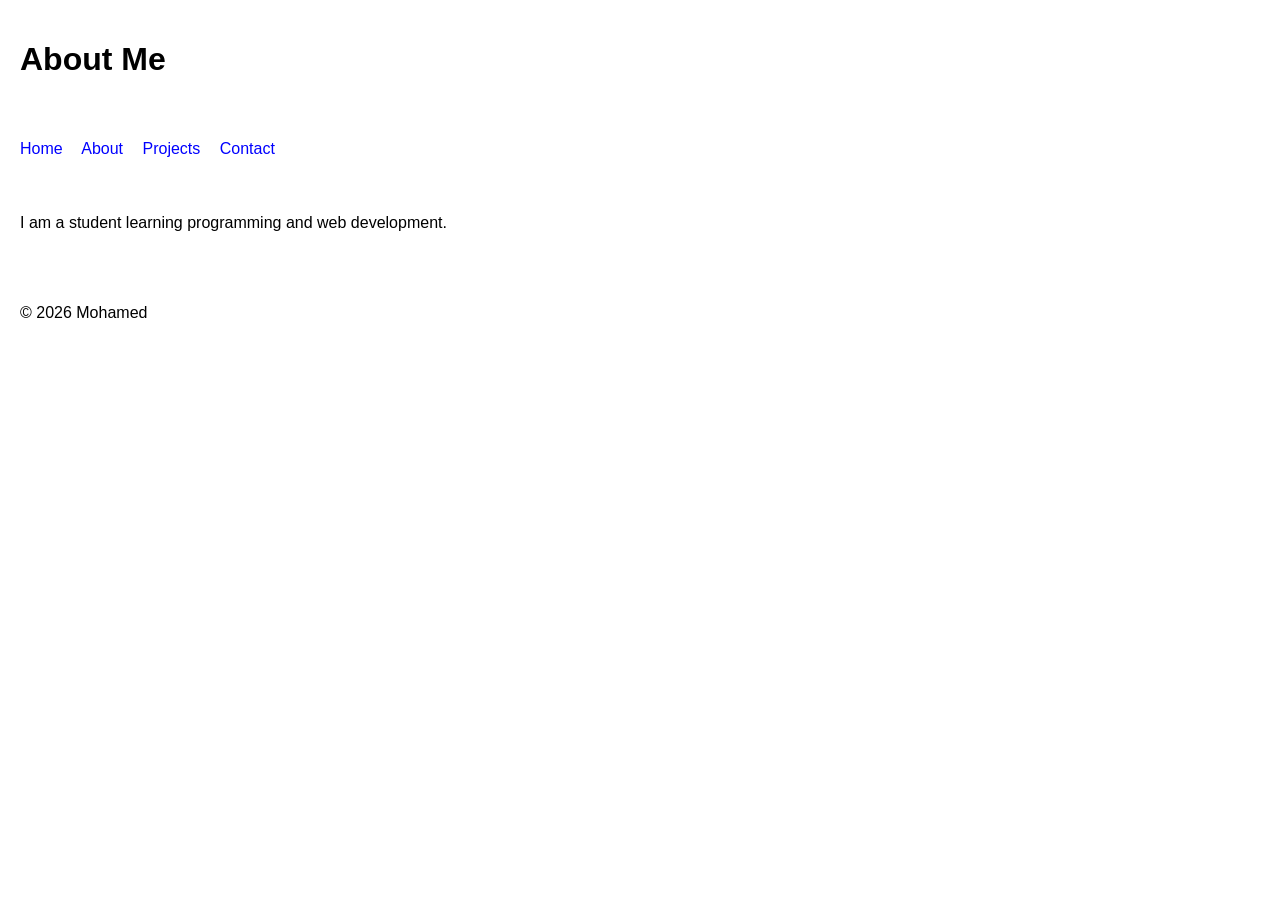
==== about.html @ 788a1557 "Add files via upload" ====
<!DOCTYPE html>
<html lang="en">
<head>
    <meta charset="UTF-8">
    <meta name="viewport" content="width=device-width, initial-scale=1.0">
    <title>About Me</title>
    <link rel="stylesheet" href="styles.css">
</head>
<body>

<header>
    <h1>About Me</h1>
</header>

<nav>
    <a href="index.html">Home</a>
    <a href="about.html">About</a>
    <a href="data.html">Projects</a>
    <a href="contact.html">Contact</a>
</nav>

<main>
    <p>I am a student learning programming and web development.</p>
</main>

<footer>
    <p>© 2026 Mohamed</p>
</footer>

</body>
</html>
---- styles.css ----
body {
    font-family: Arial;
    margin: 0;
    padding: 0;
}

header, nav, main, footer {
    padding: 20px;
}

nav a {
    margin-right: 15px;
    text-decoration: none;
    color: blue;
}

section {
    margin-bottom: 20px;
}

.skip-link {
    position: absolute;
    left: -999px;
}

.skip-link:focus {
    left: 10px;
}
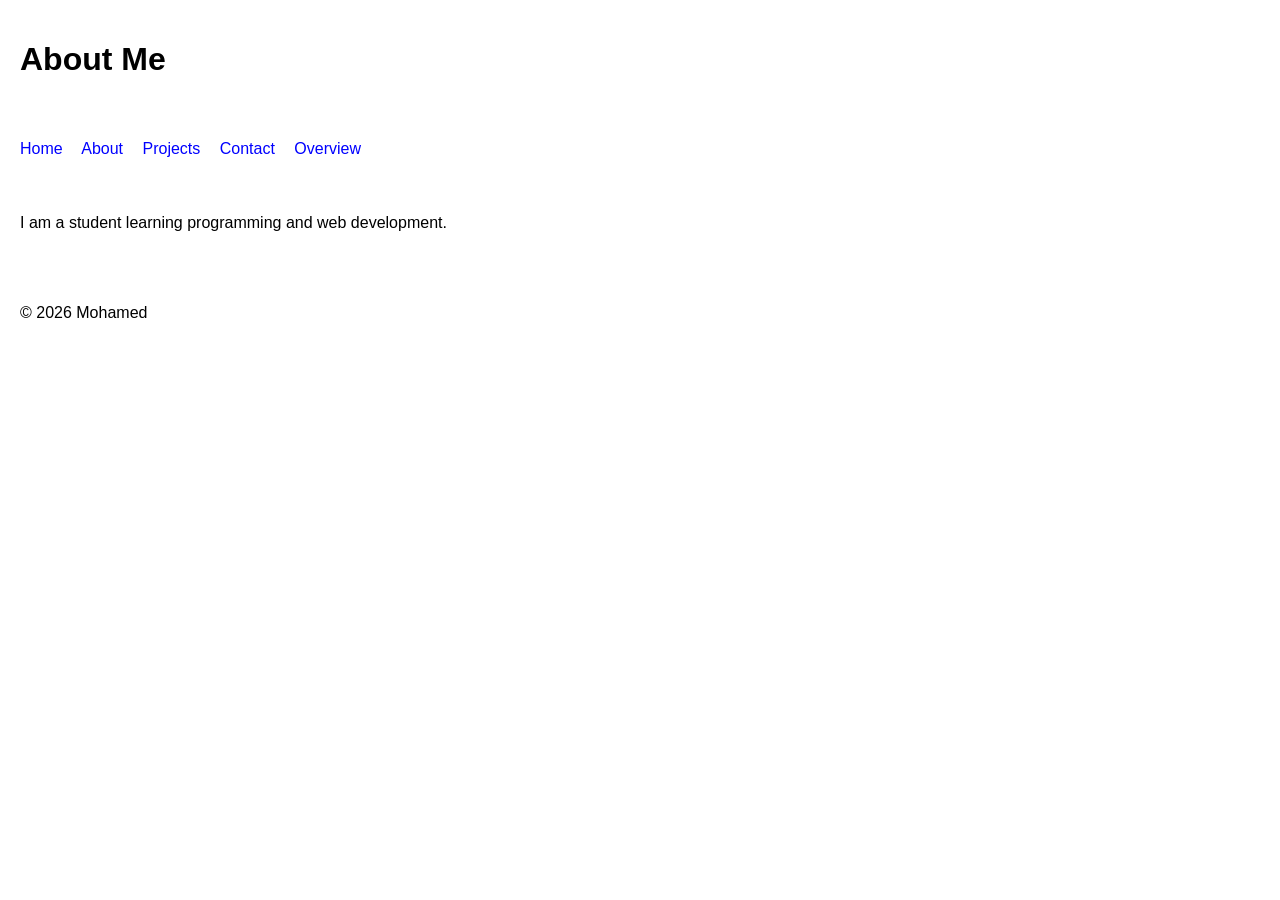
==== commit 03685e8d: "Update about.html" ====
--- a/about.html
+++ b/about.html
@@ -17,6 +17,7 @@
     <a href="about.html">About</a>
     <a href="data.html">Projects</a>
     <a href="contact.html">Contact</a>
+    <a href="overview.html">Overview</a>
 </nav>
 
 <main>
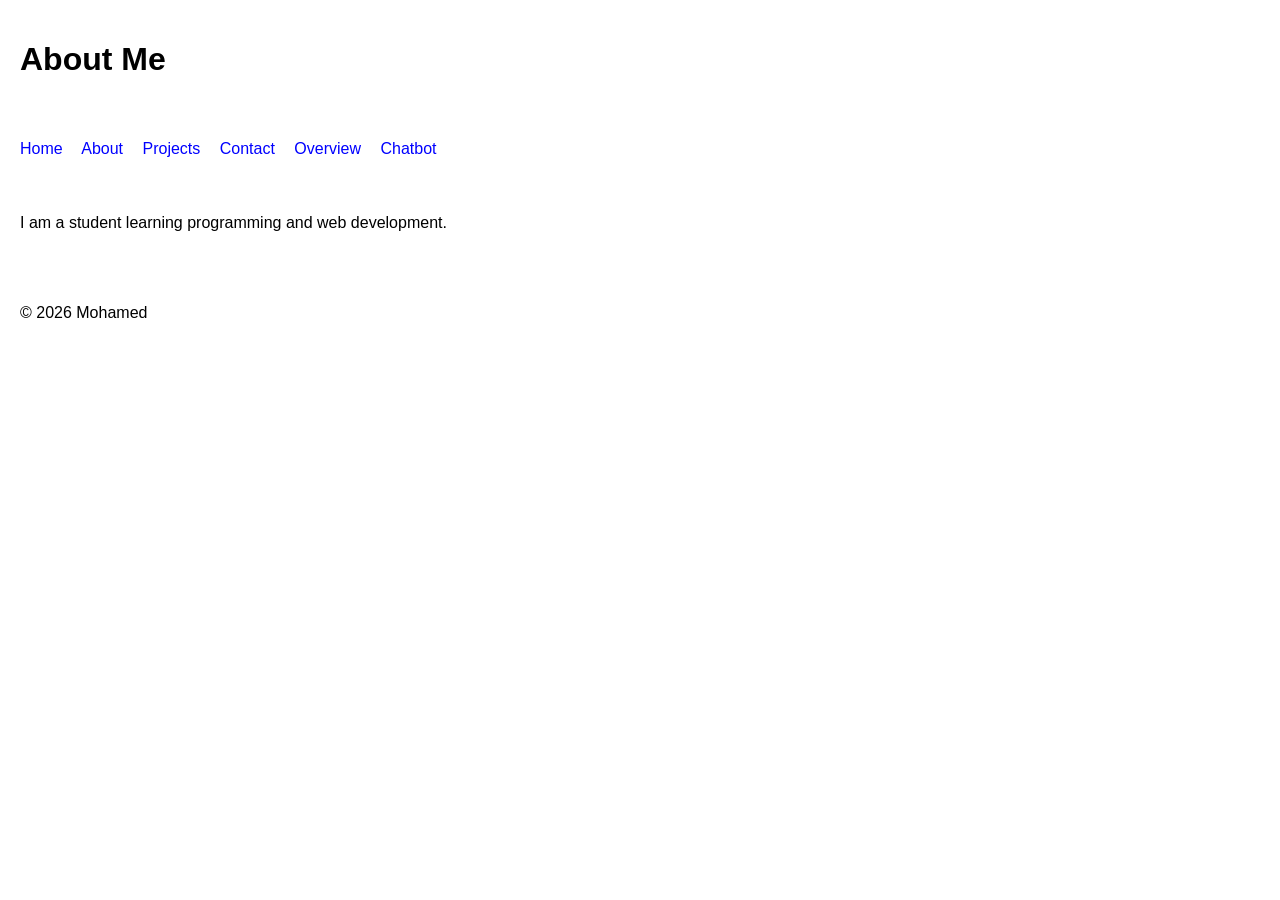
==== commit f9694993: "Update about.html" ====
--- a/about.html
+++ b/about.html
@@ -18,6 +18,7 @@
     <a href="data.html">Projects</a>
     <a href="contact.html">Contact</a>
     <a href="overview.html">Overview</a>
+    <a href="chatbot.html">Chatbot</a>
 </nav>
 
 <main>
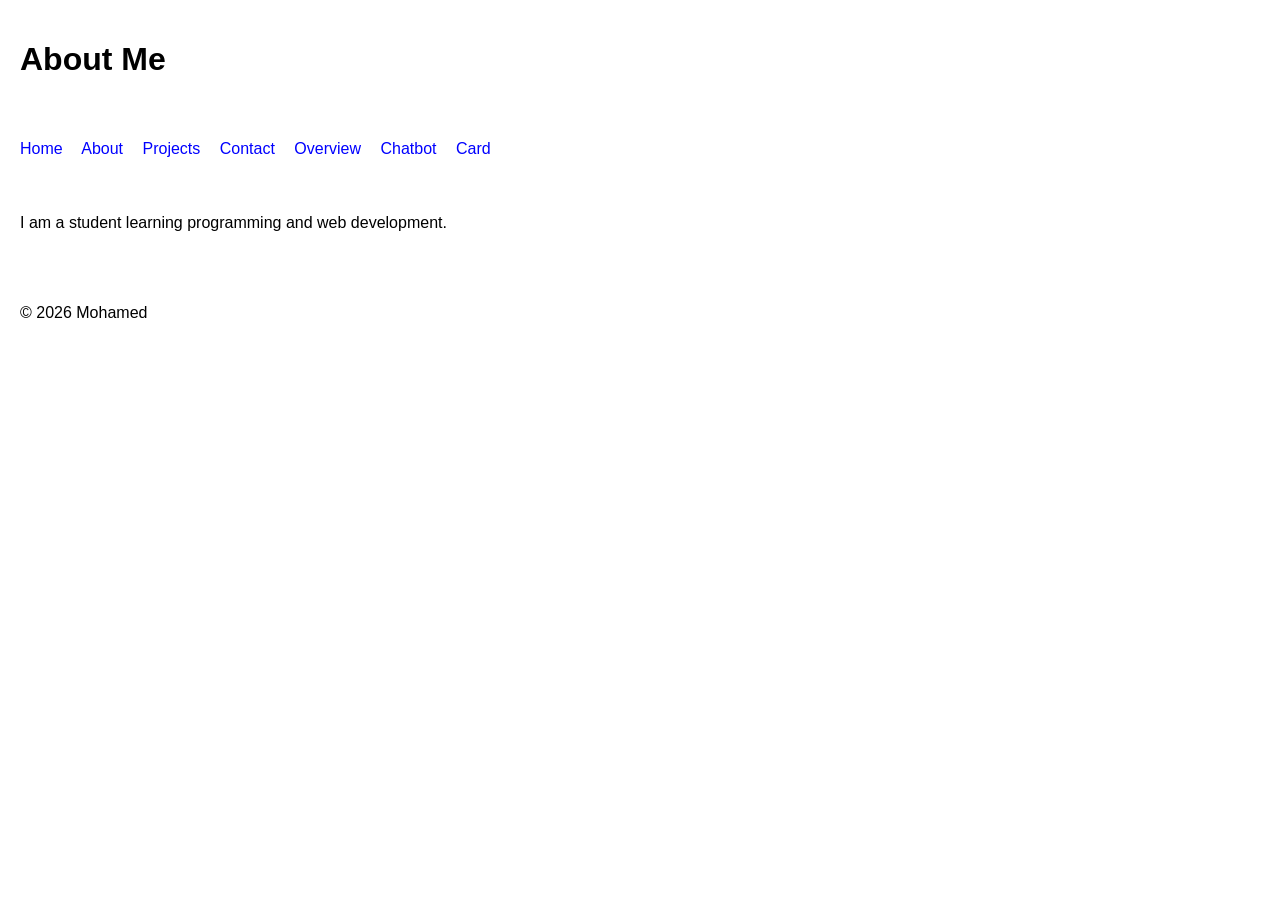
==== commit 250522fd: "Update about.html" ====
--- a/about.html
+++ b/about.html
@@ -19,6 +19,7 @@
     <a href="contact.html">Contact</a>
     <a href="overview.html">Overview</a>
     <a href="chatbot.html">Chatbot</a>
+    <a href="card.html">Card</a>
 </nav>
 
 <main>
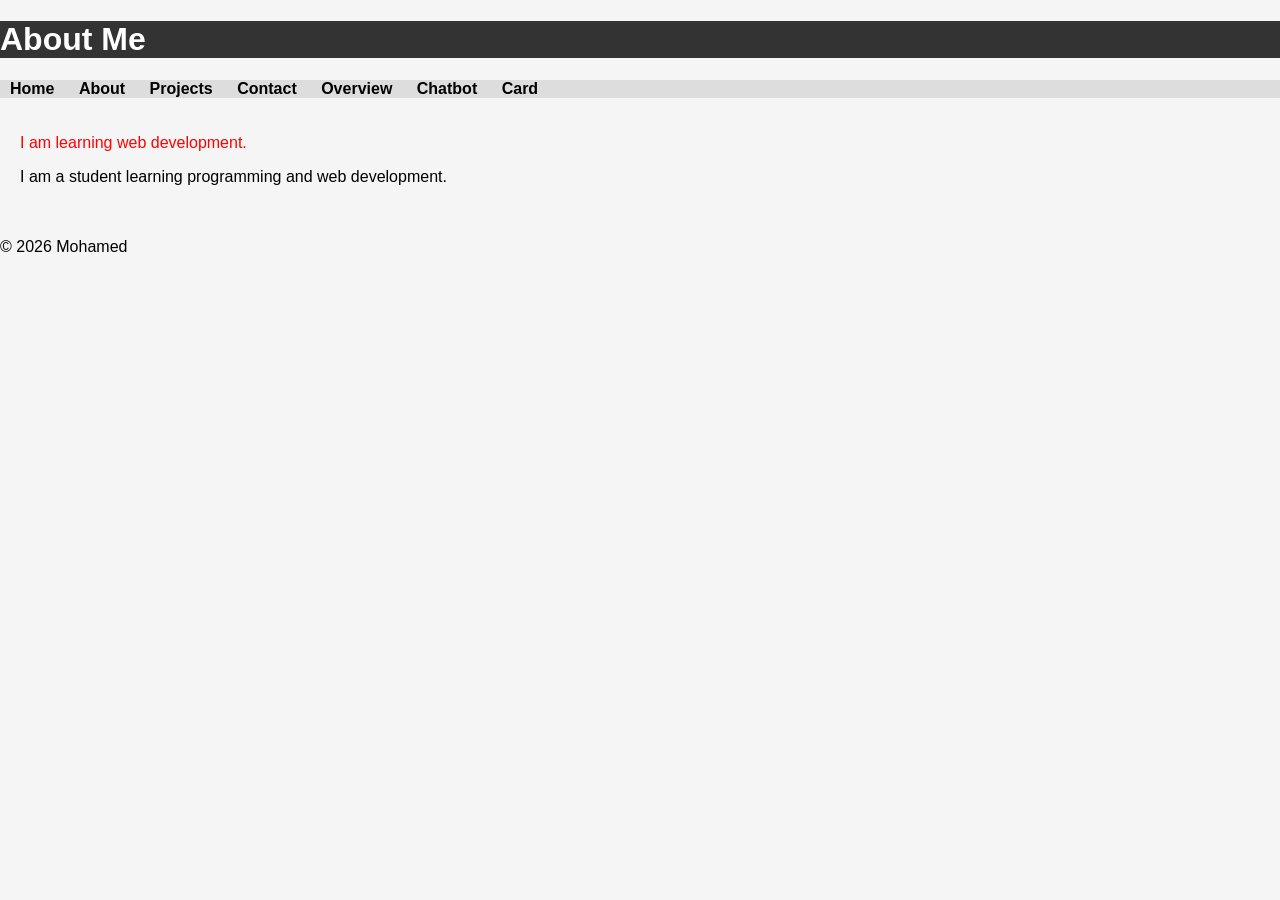
==== commit fb5cd285: "Update about.html" ====
--- a/about.html
+++ b/about.html
@@ -23,6 +23,7 @@
 </nav>
 
 <main>
+    <p style="color:red;">I am learning web development.</p>
     <p>I am a student learning programming and web development.</p>
 </main>
 
--- a/styles.css
+++ b/styles.css
@@ -1,28 +1,48 @@
 body {
-    font-family: Arial;
+    font-family: Arial, sans-serif;
     margin: 0;
-    padding: 0;
+    background-color: #f5f5f5;
 }
 
-header, nav, main, footer {
-    padding: 20px;
+header {
+    background: #333;
+    color: white;
+}
+
+nav {
+    background: #ddd;
 }
 
 nav a {
-    margin-right: 15px;
+    margin: 10px;
     text-decoration: none;
+    color: black;
+    font-weight: bold;
+}
+
+nav a:hover {
     color: blue;
+}
+
+main {
+    padding: 20px;
 }
 
 section {
     margin-bottom: 20px;
 }
 
-.skip-link {
-    position: absolute;
-    left: -999px;
+table {
+    border-collapse: collapse;
+    width: 100%;
 }
 
-.skip-link:focus {
-    left: 10px;
+th, td {
+    border: 1px solid black;
+    padding: 8px;
 }
+
+form input, textarea {
+    width: 100%;
+    margin-bottom: 10px;
+}
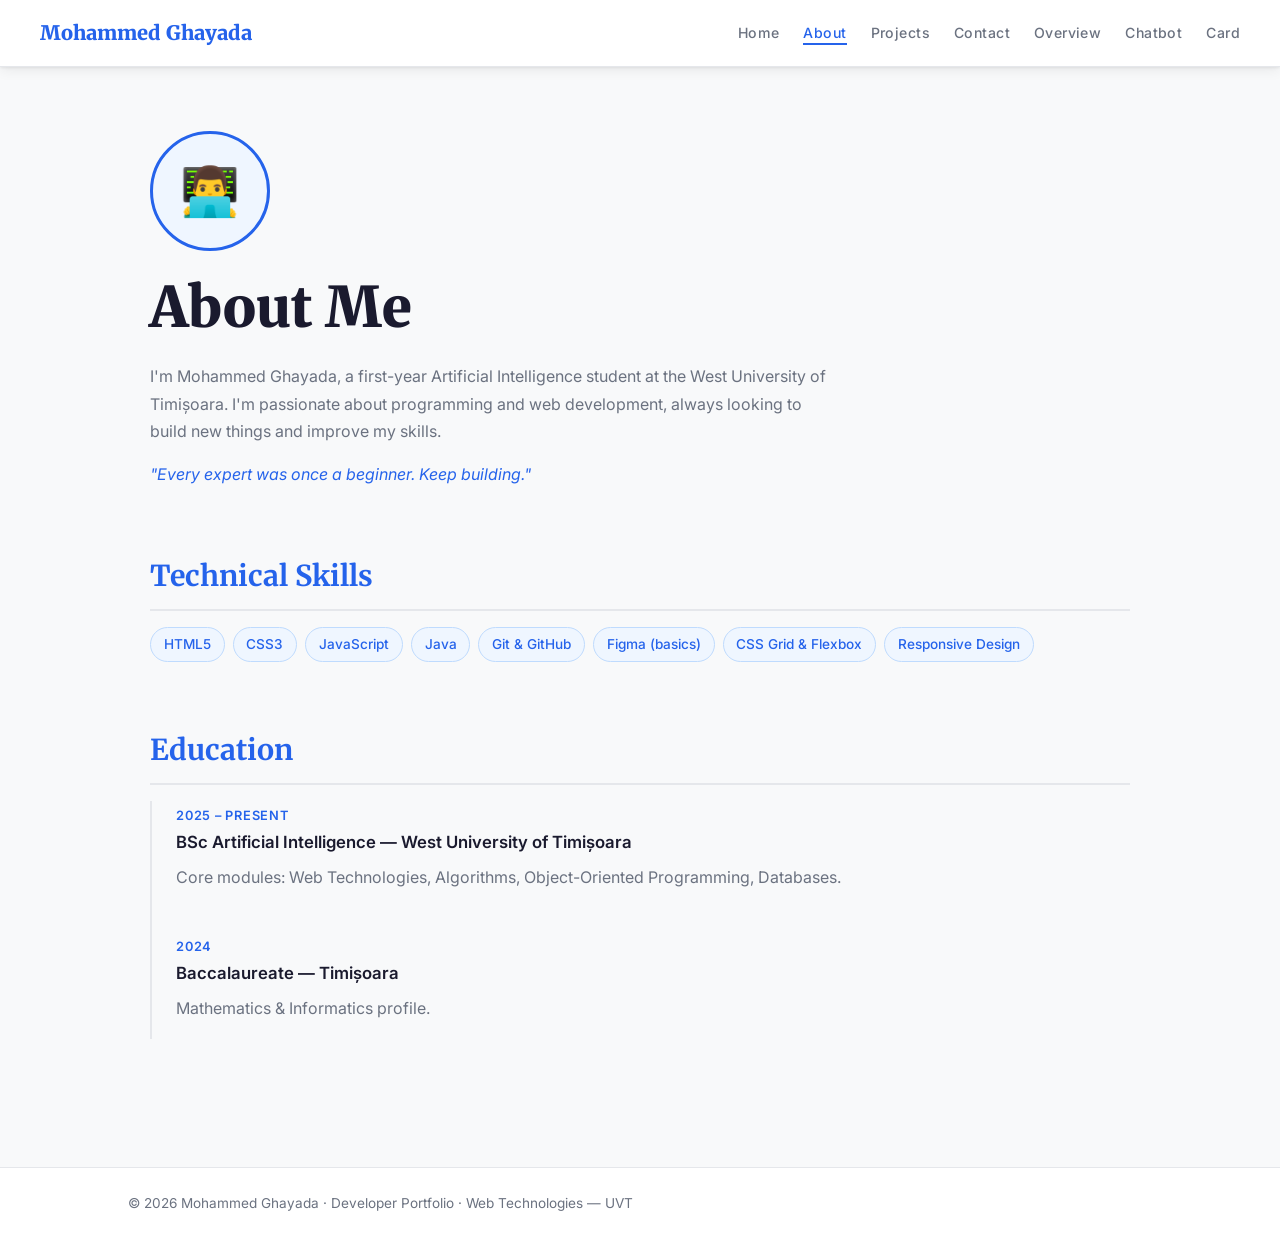
==== commit 7715d2ea: "Add files via upload" ====
--- a/about.html
+++ b/about.html
@@ -1,35 +1,121 @@
-<!DOCTYPE html>
+<!doctype html>
 <html lang="en">
 <head>
-    <meta charset="UTF-8">
-    <meta name="viewport" content="width=device-width, initial-scale=1.0">
-    <title>About Me</title>
-    <link rel="stylesheet" href="styles.css">
+  <meta charset="UTF-8" />
+  <meta name="viewport" content="width=device-width, initial-scale=1.0" />
+  <title>About — Mohammed Ghayada</title>
+  <link rel="stylesheet" href="styles.css" />
+  <!-- Internal CSS (HW2: demonstrate internal CSS placement) -->
+  <style>
+    .about-avatar {
+      width: 120px;
+      height: 120px;
+      border-radius: 50%;
+      background: #eff6ff;
+      border: 3px solid var(--color-accent);
+      display: flex;
+      align-items: center;
+      justify-content: center;
+      font-size: 3rem;
+      margin-bottom: 1.5rem;
+    }
+    .skills-list {
+      display: flex;
+      flex-wrap: wrap;
+      gap: 0.5rem;
+      list-style: none;
+      margin-top: 0.75rem;
+    }
+    .skills-list li {
+      background: #eff6ff;
+      border: 1px solid #bfdbfe;
+      color: var(--color-accent);
+      font-size: 0.85rem;
+      font-weight: 500;
+      padding: 0.3rem 0.8rem;
+      border-radius: 20px;
+    }
+    .timeline {
+      border-left: 2px solid var(--color-border);
+      padding-left: 1.5rem;
+      margin-top: 1rem;
+      display: flex;
+      flex-direction: column;
+      gap: 1.5rem;
+    }
+    .timeline-item .year {
+      font-size: 0.8rem;
+      color: var(--color-accent);
+      font-weight: 600;
+      text-transform: uppercase;
+      letter-spacing: 0.06em;
+    }
+  </style>
 </head>
 <body>
 
-<header>
-    <h1>About Me</h1>
-</header>
+  <a href="#main-content" class="skip-link">Skip to main content</a>
 
-<nav>
-    <a href="index.html">Home</a>
-    <a href="about.html">About</a>
-    <a href="data.html">Projects</a>
-    <a href="contact.html">Contact</a>
-    <a href="overview.html">Overview</a>
-    <a href="chatbot.html">Chatbot</a>
-    <a href="card.html">Card</a>
-</nav>
+  <header>
+    <a href="index.html" class="site-title">Mohammed Ghayada</a>
+    <nav aria-label="Main navigation">
+      <ul>
+        <li><a href="index.html">Home</a></li>
+        <li><a href="about.html" aria-current="page">About</a></li>
+        <li><a href="data.html">Projects</a></li>
+        <li><a href="contact.html">Contact</a></li>
+        <li><a href="overview.html">Overview</a></li>
+        <li><a href="chatbot.html">Chatbot</a></li>
+        <li><a href="card.html">Card</a></li>
+      </ul>
+    </nav>
+  </header>
 
-<main>
-    <p style="color:red;">I am learning web development.</p>
-    <p>I am a student learning programming and web development.</p>
-</main>
+  <main id="main-content">
 
-<footer>
-    <p>© 2026 Mohamed</p>
-</footer>
+    <section aria-labelledby="about-heading">
+      <div class="about-avatar" aria-hidden="true">👨‍💻</div>
+      <h1 id="about-heading">About Me</h1>
+      <p>I'm Mohammed Ghayada, a first-year Artificial Intelligence student at the West University of Timișoara. I'm passionate about programming and web development, always looking to build new things and improve my skills.</p>
+      <!-- Inline CSS demo (HW2 requirement) -->
+      <p style="font-style: italic; color: var(--color-accent);">"Every expert was once a beginner. Keep building."</p>
+    </section>
+
+    <section aria-labelledby="skills-heading">
+      <h2 id="skills-heading">Technical Skills</h2>
+      <ul class="skills-list">
+        <li>HTML5</li>
+        <li>CSS3</li>
+        <li>JavaScript</li>
+        <li>Java</li>
+        <li>Git &amp; GitHub</li>
+        <li>Figma (basics)</li>
+        <li>CSS Grid &amp; Flexbox</li>
+        <li>Responsive Design</li>
+      </ul>
+    </section>
+
+    <section aria-labelledby="edu-heading">
+      <h2 id="edu-heading">Education</h2>
+      <div class="timeline">
+        <div class="timeline-item">
+          <span class="year">2025 – Present</span>
+          <h3>BSc Artificial Intelligence — West University of Timișoara</h3>
+          <p>Core modules: Web Technologies, Algorithms, Object-Oriented Programming, Databases.</p>
+        </div>
+        <div class="timeline-item">
+          <span class="year">2024</span>
+          <h3>Baccalaureate — Timișoara</h3>
+          <p>Mathematics &amp; Informatics profile.</p>
+        </div>
+      </div>
+    </section>
+
+  </main>
+
+  <footer>
+    <p>© 2026 Mohammed Ghayada · Developer Portfolio · Web Technologies — UVT</p>
+  </footer>
 
 </body>
 </html>
--- a/styles.css
+++ b/styles.css
@@ -1,48 +1,370 @@
+/* ================================
+   styles.css — External Stylesheet
+   Mohammed Ghayada Portfolio 2026
+   ================================ */
+
+@import url('https://fonts.googleapis.com/css2?family=Inter:wght@300;400;500;600;700&family=Merriweather:wght@700;900&display=swap');
+
+/* === CSS CUSTOM PROPERTIES === */
+:root {
+  --color-bg: #f8f9fa;
+  --color-surface: #ffffff;
+  --color-surface-2: #f1f3f5;
+  --color-accent: #2563eb;
+  --color-accent-dark: #1d4ed8;
+  --color-text: #1a1a2e;
+  --color-text-muted: #6b7280;
+  --color-border: #e5e7eb;
+  --color-success: #16a34a;
+
+  --font-display: 'Merriweather', Georgia, serif;
+  --font-body: 'Inter', sans-serif;
+
+  --space-xs: 0.5rem;
+  --space-sm: 1rem;
+  --space-md: 1.5rem;
+  --space-lg: 2.5rem;
+  --space-xl: 4rem;
+
+  --radius: 6px;
+  --transition: 0.2s ease;
+  --shadow: 0 1px 3px rgba(0,0,0,0.08), 0 4px 12px rgba(0,0,0,0.06);
+}
+
+/* === RESET === */
+*, *::before, *::after {
+  box-sizing: border-box;
+  margin: 0;
+  padding: 0;
+}
+
+html { scroll-behavior: smooth; }
+
 body {
-    font-family: Arial, sans-serif;
-    margin: 0;
-    background-color: #f5f5f5;
-}
-
+  background: var(--color-bg);
+  color: var(--color-text);
+  font-family: var(--font-body);
+  font-size: 1rem;
+  line-height: 1.7;
+  font-weight: 400;
+}
+
+/* === SKIP LINK === */
+.skip-link {
+  position: absolute;
+  top: -100px;
+  left: var(--space-sm);
+  background: var(--color-accent);
+  color: #fff;
+  padding: var(--space-xs) var(--space-sm);
+  font-weight: 600;
+  border-radius: var(--radius);
+  z-index: 1000;
+  transition: top 0.2s;
+}
+.skip-link:focus { top: var(--space-sm); }
+
+/* === HEADER === */
 header {
-    background: #333;
-    color: white;
-}
-
-nav {
-    background: #ddd;
+  background: var(--color-surface);
+  border-bottom: 1px solid var(--color-border);
+  padding: var(--space-sm) var(--space-lg);
+  display: flex;
+  align-items: center;
+  justify-content: space-between;
+  position: sticky;
+  top: 0;
+  z-index: 100;
+  box-shadow: var(--shadow);
+}
+
+.site-title {
+  font-family: var(--font-display);
+  font-size: 1.25rem;
+  font-weight: 900;
+  color: var(--color-accent);
+  text-decoration: none;
+}
+
+/* === NAV === */
+nav ul {
+  list-style: none;
+  display: flex;
+  gap: var(--space-md);
+  flex-wrap: wrap;
 }
 
 nav a {
-    margin: 10px;
-    text-decoration: none;
-    color: black;
-    font-weight: bold;
-}
-
-nav a:hover {
-    color: blue;
-}
-
+  color: var(--color-text-muted);
+  text-decoration: none;
+  font-size: 0.88rem;
+  font-weight: 500;
+  letter-spacing: 0.03em;
+  padding-bottom: 2px;
+  border-bottom: 2px solid transparent;
+  transition: color var(--transition), border-color var(--transition);
+}
+
+nav a:hover,
+nav a:focus,
+nav a[aria-current="page"] {
+  color: var(--color-accent);
+  border-bottom-color: var(--color-accent);
+  outline-offset: 4px;
+}
+
+/* === MAIN === */
 main {
-    padding: 20px;
-}
-
-section {
-    margin-bottom: 20px;
-}
-
+  max-width: 1060px;
+  margin: 0 auto;
+  padding: var(--space-xl) var(--space-lg);
+}
+
+/* === HEADINGS === */
+h1 {
+  font-family: var(--font-display);
+  font-size: clamp(2rem, 5vw, 3.5rem);
+  font-weight: 900;
+  line-height: 1.15;
+  color: var(--color-text);
+  margin-bottom: var(--space-md);
+}
+
+h2 {
+  font-family: var(--font-display);
+  font-size: clamp(1.3rem, 2.5vw, 1.8rem);
+  font-weight: 700;
+  color: var(--color-accent);
+  margin-bottom: var(--space-sm);
+  margin-top: var(--space-xl);
+  padding-bottom: var(--space-xs);
+  border-bottom: 2px solid var(--color-border);
+}
+
+h3 {
+  font-size: 1.05rem;
+  font-weight: 600;
+  color: var(--color-text);
+  margin-bottom: var(--space-xs);
+}
+
+p {
+  color: var(--color-text-muted);
+  margin-bottom: var(--space-sm);
+  max-width: 680px;
+}
+
+a {
+  color: var(--color-accent);
+  transition: color var(--transition);
+}
+a:hover { color: var(--color-accent-dark); }
+
+section { margin-bottom: var(--space-xl); }
+
+/* === HERO === */
+.hero {
+  padding: var(--space-lg) 0;
+  border-bottom: 1px solid var(--color-border);
+  margin-bottom: var(--space-xl);
+}
+
+.hero-sub {
+  font-size: 0.9rem;
+  font-weight: 600;
+  color: var(--color-accent);
+  letter-spacing: 0.1em;
+  text-transform: uppercase;
+  margin-bottom: var(--space-sm);
+}
+
+/* === CARDS === */
+.cards-grid {
+  display: grid;
+  grid-template-columns: repeat(auto-fill, minmax(220px, 1fr));
+  gap: var(--space-md);
+  margin-top: var(--space-md);
+}
+
+.card {
+  background: var(--color-surface);
+  border: 1px solid var(--color-border);
+  border-radius: var(--radius);
+  padding: var(--space-md);
+  box-shadow: var(--shadow);
+  transition: border-color var(--transition), transform var(--transition);
+}
+
+.card:hover {
+  border-color: var(--color-accent);
+  transform: translateY(-3px);
+}
+
+.card:nth-child(1) { border-top: 3px solid var(--color-accent); }
+.card:nth-child(3) { border-top: 3px solid var(--color-success); }
+
+.card.featured {
+  border-top: 3px solid var(--color-accent);
+  background: #eff6ff;
+  grid-column: span 2;
+}
+
+.card-tag {
+  font-size: 0.72rem;
+  font-weight: 700;
+  letter-spacing: 0.1em;
+  text-transform: uppercase;
+  color: var(--color-accent);
+  margin-bottom: var(--space-xs);
+}
+
+/* === TABLE === */
 table {
-    border-collapse: collapse;
-    width: 100%;
-}
-
-th, td {
-    border: 1px solid black;
-    padding: 8px;
-}
-
-form input, textarea {
-    width: 100%;
-    margin-bottom: 10px;
-}
+  width: 100%;
+  border-collapse: collapse;
+  margin-top: var(--space-md);
+  background: var(--color-surface);
+  border-radius: var(--radius);
+  overflow: hidden;
+  box-shadow: var(--shadow);
+  font-size: 0.95rem;
+}
+
+caption {
+  font-family: var(--font-display);
+  font-size: 1rem;
+  font-weight: 700;
+  color: var(--color-accent);
+  text-align: left;
+  padding: var(--space-sm) var(--space-sm) var(--space-xs);
+}
+
+th {
+  background: var(--color-surface-2);
+  color: var(--color-text);
+  font-size: 0.8rem;
+  font-weight: 600;
+  letter-spacing: 0.06em;
+  text-transform: uppercase;
+  padding: var(--space-sm) var(--space-md);
+  text-align: left;
+  border-bottom: 2px solid var(--color-border);
+}
+
+td {
+  padding: var(--space-sm) var(--space-md);
+  border-bottom: 1px solid var(--color-border);
+  color: var(--color-text-muted);
+  vertical-align: middle;
+}
+
+tr:last-child td { border-bottom: none; }
+tbody tr:nth-child(even) { background: var(--color-surface-2); }
+tbody tr:hover { background: #eff6ff; }
+
+/* === FORMS === */
+.form-wrapper { max-width: 600px; }
+
+form fieldset {
+  border: 1px solid var(--color-border);
+  border-radius: var(--radius);
+  padding: var(--space-md);
+  margin-bottom: var(--space-md);
+  background: var(--color-surface);
+}
+
+form legend {
+  font-family: var(--font-display);
+  font-size: 0.9rem;
+  font-weight: 700;
+  color: var(--color-accent);
+  padding: 0 var(--space-xs);
+}
+
+.form-group {
+  display: flex;
+  flex-direction: column;
+  gap: 5px;
+  margin-bottom: var(--space-sm);
+}
+
+label {
+  font-size: 0.85rem;
+  font-weight: 500;
+  color: var(--color-text);
+  letter-spacing: 0.03em;
+}
+
+input[type="text"],
+input[type="email"],
+input[type="tel"],
+select,
+textarea {
+  background: var(--color-surface-2);
+  border: 1px solid var(--color-border);
+  color: var(--color-text);
+  font-family: var(--font-body);
+  font-size: 1rem;
+  padding: 0.6rem var(--space-sm);
+  border-radius: var(--radius);
+  width: 100%;
+  transition: border-color var(--transition), box-shadow var(--transition);
+}
+
+input:focus, select:focus, textarea:focus {
+  outline: none;
+  border-color: var(--color-accent);
+  box-shadow: 0 0 0 3px rgba(37, 99, 235, 0.15);
+}
+
+textarea { resize: vertical; min-height: 120px; }
+
+button[type="submit"], .btn {
+  background: var(--color-accent);
+  color: #fff;
+  border: none;
+  padding: 0.75rem var(--space-lg);
+  font-family: var(--font-body);
+  font-size: 0.9rem;
+  font-weight: 600;
+  letter-spacing: 0.05em;
+  cursor: pointer;
+  border-radius: var(--radius);
+  transition: background var(--transition), transform var(--transition);
+}
+
+button[type="submit"]:hover, .btn:hover {
+  background: var(--color-accent-dark);
+  transform: translateY(-1px);
+}
+
+button[type="submit"]:focus, .btn:focus {
+  outline: 3px solid var(--color-accent);
+  outline-offset: 3px;
+}
+
+/* === FOOTER === */
+footer {
+  background: var(--color-surface);
+  border-top: 1px solid var(--color-border);
+  text-align: center;
+  padding: var(--space-md) var(--space-lg);
+  color: var(--color-text-muted);
+  font-size: 0.85rem;
+}
+
+/* === RESPONSIVE === */
+@media (max-width: 768px) {
+  header {
+    flex-direction: column;
+    align-items: flex-start;
+    gap: var(--space-sm);
+    padding: var(--space-sm);
+  }
+  nav ul { gap: var(--space-sm); }
+  main { padding: var(--space-lg) var(--space-sm); }
+  .cards-grid { grid-template-columns: 1fr; }
+  .card.featured { grid-column: span 1; }
+  h1 { font-size: 2rem; }
+  th, td { padding: var(--space-xs) var(--space-sm); }
+}
